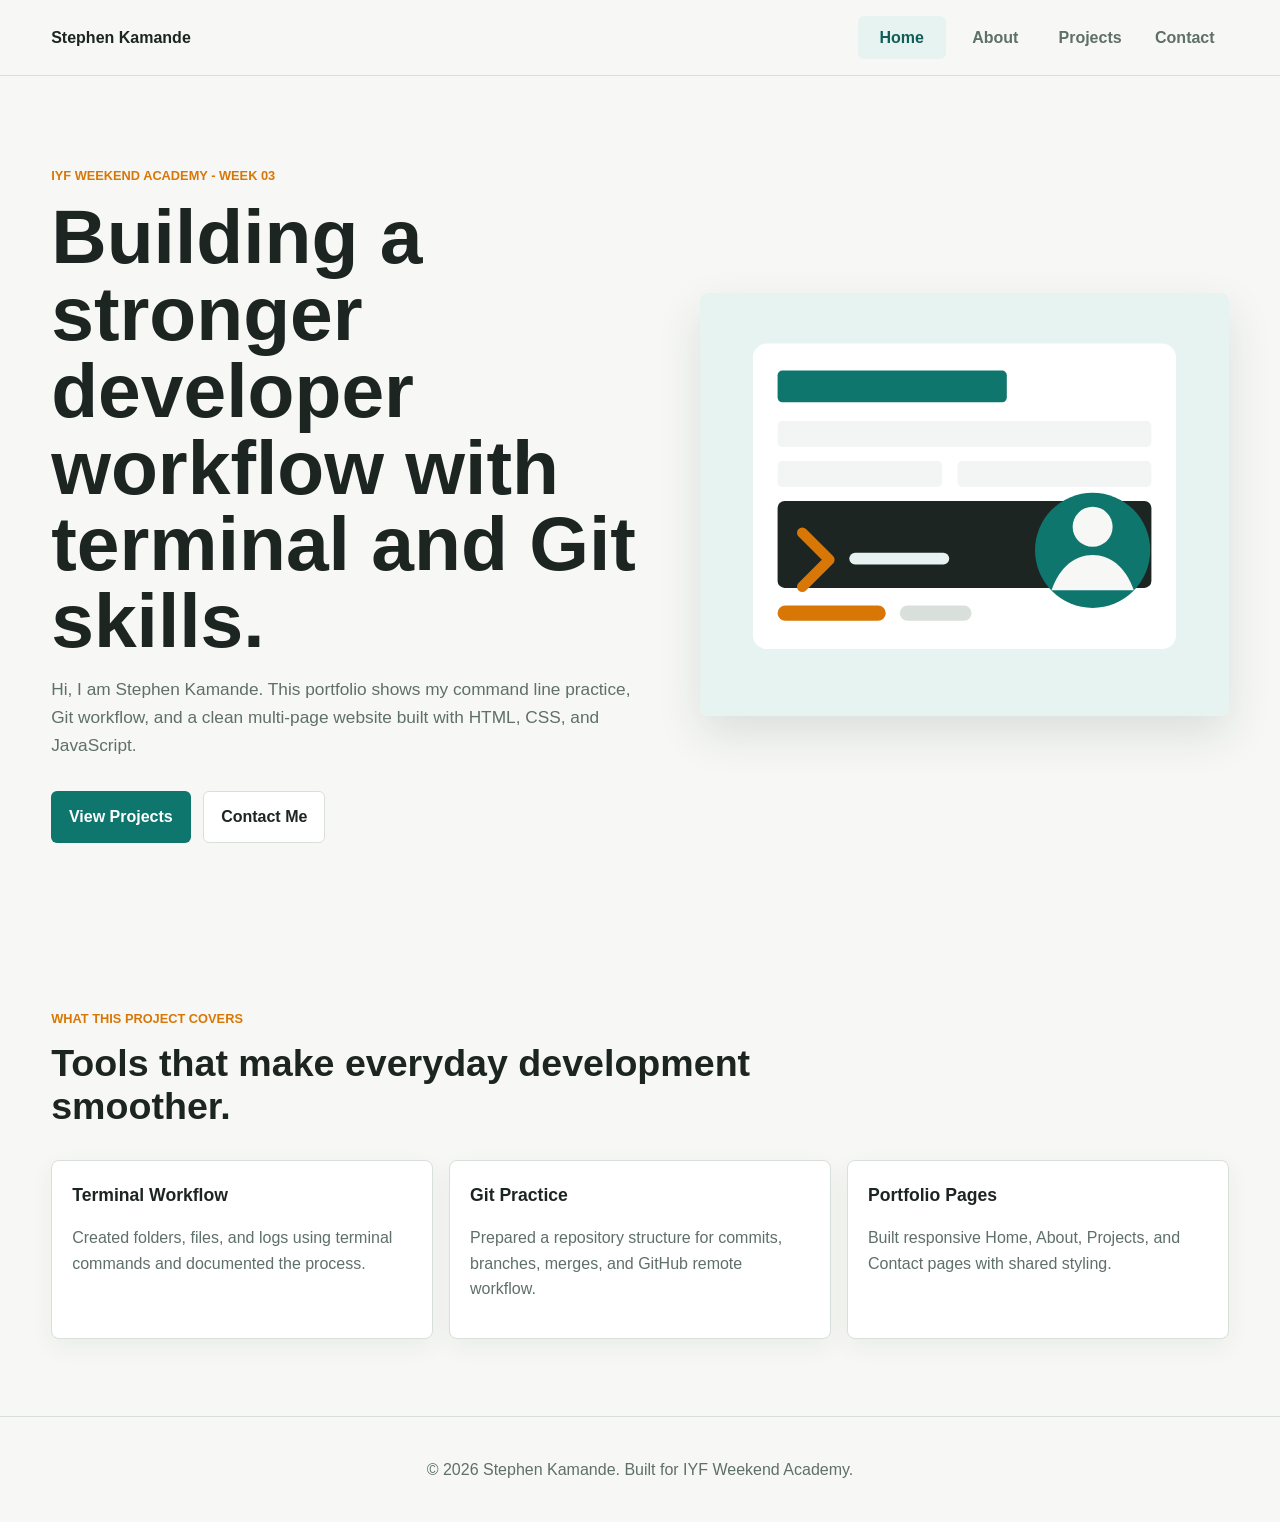
==== index.html @ 96393129 "feat: add portfolio website" ====
<!DOCTYPE html>
<html lang="en">
<head>
  <meta charset="UTF-8">
  <meta name="viewport" content="width=device-width, initial-scale=1.0">
  <meta name="description" content="Stephen Kamande's Week 03 portfolio project for IYF Weekend Academy.">
  <title>Stephen Kamande | Portfolio</title>
  <link rel="stylesheet" href="css/styles.css">
</head>
<body>
  <header class="site-header">
    <a class="brand" href="index.html">Stephen Kamande</a>
    <button class="nav-toggle" type="button" aria-expanded="false" aria-controls="site-nav">
      <span class="sr-only">Menu</span>
      <span></span>
      <span></span>
      <span></span>
    </button>
    <nav id="site-nav" class="site-nav" aria-label="Main navigation">
      <a href="index.html" aria-current="page">Home</a>
      <a href="about.html">About</a>
      <a href="projects.html">Projects</a>
      <a href="contact.html">Contact</a>
    </nav>
  </header>

  <main>
    <section class="hero">
      <div class="hero-copy">
        <p class="eyebrow">IYF Weekend Academy - Week 03</p>
        <h1>Building a stronger developer workflow with terminal and Git skills.</h1>
        <p>Hi, I am Stephen Kamande. This portfolio shows my command line practice, Git workflow, and a clean multi-page website built with HTML, CSS, and JavaScript.</p>
        <div class="hero-actions">
          <a class="button primary" href="projects.html">View Projects</a>
          <a class="button secondary" href="contact.html">Contact Me</a>
        </div>
      </div>
      <div class="hero-visual" aria-hidden="true">
        <img src="images/portrait.svg" alt="">
      </div>
    </section>

    <section class="section">
      <div class="section-heading">
        <p class="eyebrow">What this project covers</p>
        <h2>Tools that make everyday development smoother.</h2>
      </div>
      <div class="feature-grid">
        <article class="feature-card">
          <h3>Terminal Workflow</h3>
          <p>Created folders, files, and logs using terminal commands and documented the process.</p>
        </article>
        <article class="feature-card">
          <h3>Git Practice</h3>
          <p>Prepared a repository structure for commits, branches, merges, and GitHub remote workflow.</p>
        </article>
        <article class="feature-card">
          <h3>Portfolio Pages</h3>
          <p>Built responsive Home, About, Projects, and Contact pages with shared styling.</p>
        </article>
      </div>
    </section>
  </main>

  <footer class="site-footer">
    <p>&copy; 2026 Stephen Kamande. Built for IYF Weekend Academy.</p>
  </footer>

  <script src="js/main.js"></script>
</body>
</html>
---- css/styles.css ----
:root {
  --bg: #f7f8f5;
  --surface: #ffffff;
  --text: #1d2523;
  --muted: #5f6f69;
  --line: #d9e0dc;
  --primary: #0f766e;
  --primary-dark: #115e59;
  --accent: #d97706;
  --soft: #e7f3f1;
  --shadow: 0 18px 45px rgba(24, 43, 38, 0.12);
}

* {
  box-sizing: border-box;
}

html {
  scroll-behavior: smooth;
}

body {
  margin: 0;
  background: var(--bg);
  color: var(--text);
  font-family: Arial, Helvetica, sans-serif;
  line-height: 1.6;
}

img {
  display: block;
  max-width: 100%;
}

a {
  color: inherit;
}

.sr-only {
  position: absolute;
  width: 1px;
  height: 1px;
  padding: 0;
  overflow: hidden;
  clip: rect(0, 0, 0, 0);
  white-space: nowrap;
  border: 0;
}

.site-header {
  position: sticky;
  top: 0;
  z-index: 10;
  display: flex;
  align-items: center;
  justify-content: space-between;
  gap: 1rem;
  padding: 1rem clamp(1rem, 4vw, 4rem);
  background: rgba(247, 248, 245, 0.94);
  border-bottom: 1px solid var(--line);
  backdrop-filter: blur(16px);
}

.brand {
  font-weight: 800;
  text-decoration: none;
}

.site-nav {
  display: flex;
  align-items: center;
  gap: 0.35rem;
}

.site-nav a {
  min-width: 5.5rem;
  padding: 0.55rem 0.85rem;
  border-radius: 6px;
  color: var(--muted);
  text-align: center;
  text-decoration: none;
  font-weight: 700;
}

.site-nav a:hover,
.site-nav a:focus-visible,
.site-nav a[aria-current="page"] {
  background: var(--soft);
  color: var(--primary-dark);
  outline: none;
}

.nav-toggle {
  display: none;
  width: 2.75rem;
  height: 2.75rem;
  border: 1px solid var(--line);
  border-radius: 6px;
  background: var(--surface);
  cursor: pointer;
}

.nav-toggle span:not(.sr-only) {
  display: block;
  width: 1.3rem;
  height: 2px;
  margin: 0.25rem auto;
  background: var(--text);
}

.hero {
  display: grid;
  grid-template-columns: minmax(0, 1.05fr) minmax(18rem, 0.95fr);
  align-items: center;
  gap: clamp(2rem, 5vw, 5rem);
  min-height: calc(100vh - 5rem);
  padding: clamp(3rem, 7vw, 6rem) clamp(1rem, 4vw, 4rem);
}

.hero-copy {
  max-width: 46rem;
}

.eyebrow {
  margin: 0 0 0.75rem;
  color: var(--accent);
  font-size: 0.8rem;
  font-weight: 800;
  text-transform: uppercase;
}

h1,
h2,
h3,
p {
  overflow-wrap: anywhere;
}

h1 {
  margin: 0;
  font-size: clamp(2.35rem, 7vw, 4.8rem);
  line-height: 1;
}

h2 {
  margin: 0 0 0.85rem;
  font-size: clamp(1.6rem, 3vw, 2.35rem);
  line-height: 1.15;
}

h3 {
  margin: 0 0 0.6rem;
  font-size: 1.1rem;
}

.hero p:not(.eyebrow),
.page-header p,
.section-heading p:not(.eyebrow) {
  color: var(--muted);
  font-size: 1.08rem;
}

.hero-actions {
  display: flex;
  flex-wrap: wrap;
  gap: 0.8rem;
  margin-top: 2rem;
}

.button {
  display: inline-flex;
  align-items: center;
  justify-content: center;
  min-height: 2.8rem;
  padding: 0.75rem 1.05rem;
  border: 1px solid transparent;
  border-radius: 6px;
  font-weight: 800;
  text-decoration: none;
  cursor: pointer;
}

.button.primary {
  background: var(--primary);
  color: #ffffff;
}

.button.primary:hover,
.button.primary:focus-visible {
  background: var(--primary-dark);
}

.button.secondary {
  background: var(--surface);
  border-color: var(--line);
  color: var(--text);
}

.hero-visual {
  min-width: 0;
}

.hero-visual img {
  width: min(100%, 34rem);
  margin-inline: auto;
  border-radius: 8px;
  box-shadow: var(--shadow);
}

.section,
.page {
  padding: clamp(2.5rem, 6vw, 5rem) clamp(1rem, 4vw, 4rem);
}

.section-heading,
.page-header {
  max-width: 48rem;
  margin-bottom: 2rem;
}

.feature-grid,
.project-grid {
  display: grid;
  grid-template-columns: repeat(3, minmax(0, 1fr));
  gap: 1rem;
}

.feature-card,
.project-card,
.panel,
.contact-form {
  background: var(--surface);
  border: 1px solid var(--line);
  border-radius: 8px;
  box-shadow: 0 8px 24px rgba(24, 43, 38, 0.06);
}

.feature-card,
.project-card,
.panel {
  padding: 1.25rem;
}

.feature-card p,
.project-card p,
.panel p,
.check-list {
  color: var(--muted);
}

.project-card span {
  display: inline-block;
  margin-top: 0.5rem;
  color: var(--primary-dark);
  font-weight: 800;
}

.two-column,
.contact-layout {
  display: grid;
  grid-template-columns: minmax(0, 1fr) minmax(18rem, 0.8fr);
  gap: 1.5rem;
  align-items: start;
}

.check-list {
  margin: 0;
  padding-left: 1.2rem;
}

.contact-form {
  display: grid;
  gap: 0.7rem;
  padding: 1.25rem;
}

.contact-form label {
  font-weight: 800;
}

.contact-form input,
.contact-form textarea {
  width: 100%;
  border: 1px solid var(--line);
  border-radius: 6px;
  padding: 0.75rem;
  color: var(--text);
  font: inherit;
}

.contact-form input:focus,
.contact-form textarea:focus {
  border-color: var(--primary);
  outline: 3px solid rgba(15, 118, 110, 0.16);
}

.contact-details p {
  margin: 0.45rem 0;
}

.site-footer {
  padding: 1.5rem clamp(1rem, 4vw, 4rem);
  border-top: 1px solid var(--line);
  color: var(--muted);
  text-align: center;
}

@media (max-width: 760px) {
  .site-header {
    align-items: flex-start;
  }

  .nav-toggle {
    display: inline-block;
  }

  .site-nav {
    position: absolute;
    top: 4.65rem;
    left: 1rem;
    right: 1rem;
    display: none;
    flex-direction: column;
    align-items: stretch;
    padding: 0.75rem;
    background: var(--surface);
    border: 1px solid var(--line);
    border-radius: 8px;
    box-shadow: var(--shadow);
  }

  .site-nav.is-open {
    display: flex;
  }

  .site-nav a {
    min-width: 0;
    text-align: left;
  }

  .hero,
  .two-column,
  .contact-layout {
    grid-template-columns: 1fr;
  }

  .hero {
    min-height: auto;
  }

  .feature-grid,
  .project-grid {
    grid-template-columns: 1fr;
  }
}
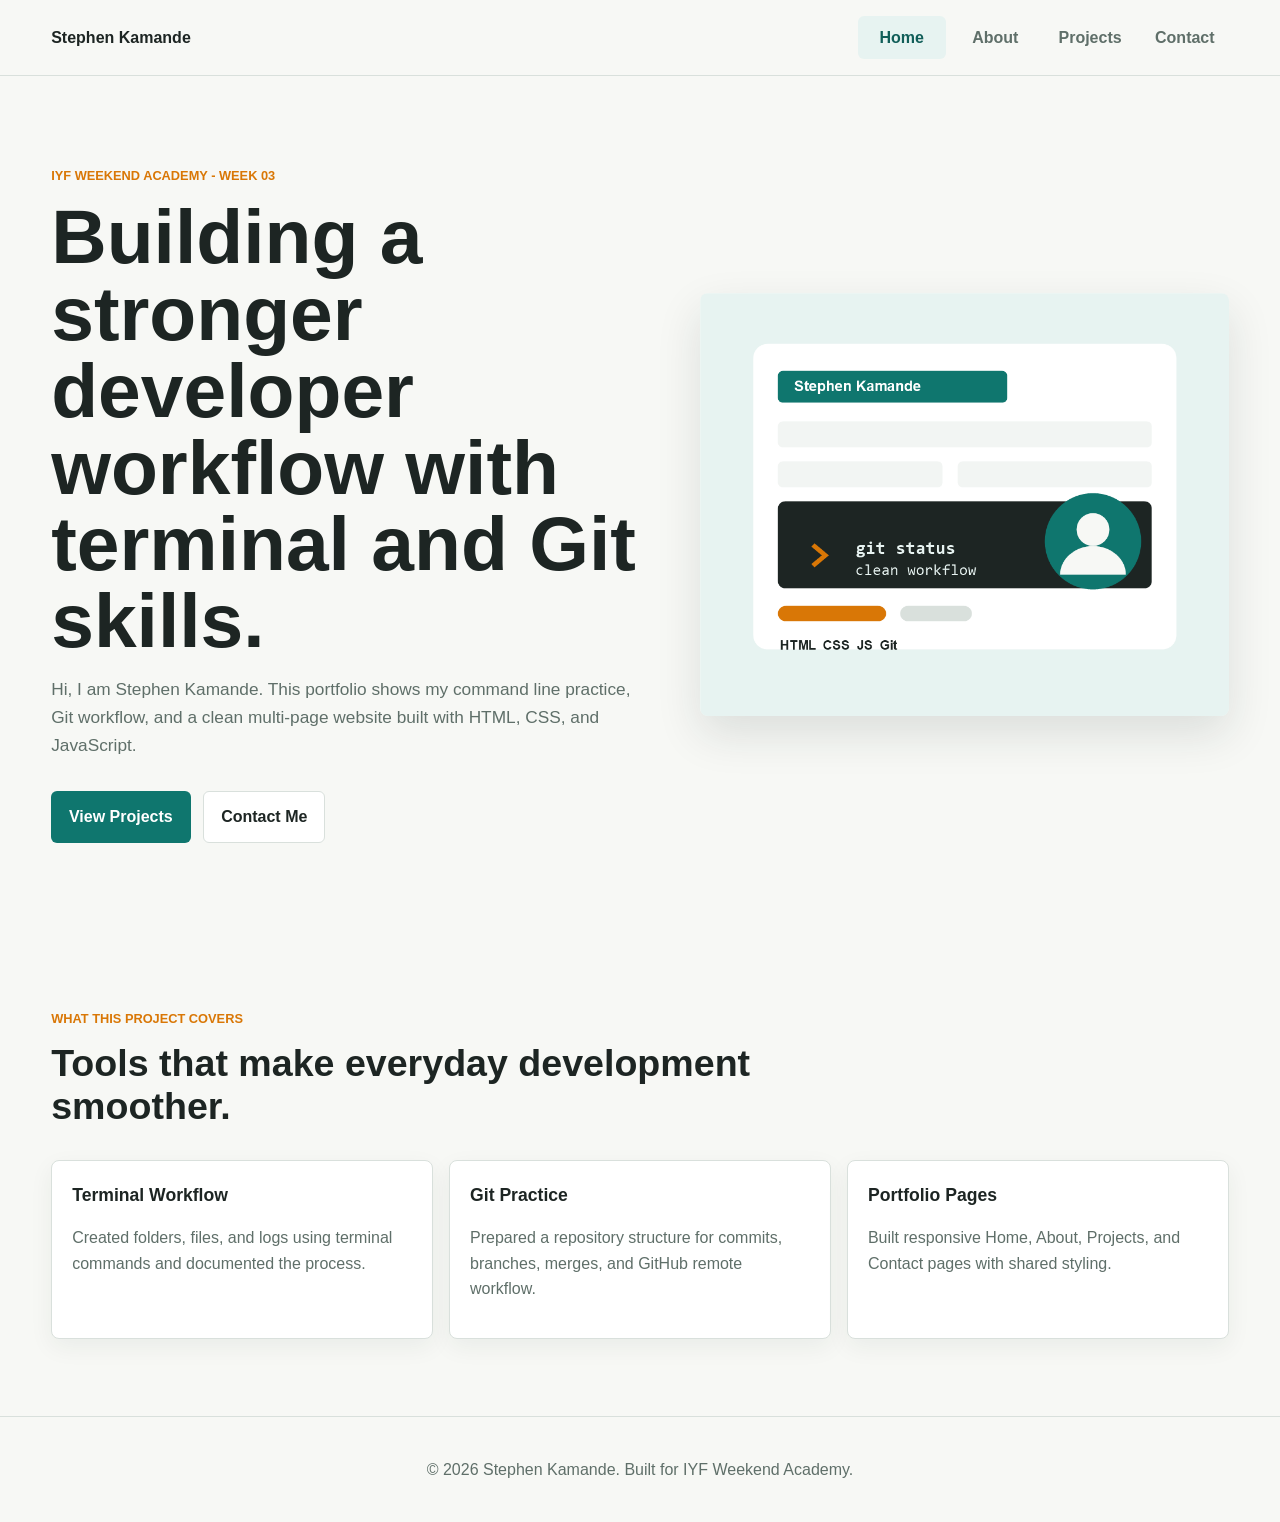
==== commit 27e81dc1: "Update portrait to PNG" ====
--- a/index.html
+++ b/index.html
@@ -36,7 +36,7 @@
         </div>
       </div>
       <div class="hero-visual" aria-hidden="true">
-        <img src="images/portrait.svg" alt="">
+        <img src="images/portrait.png" alt="Portrait of Stephen Kamande">
       </div>
     </section>
 
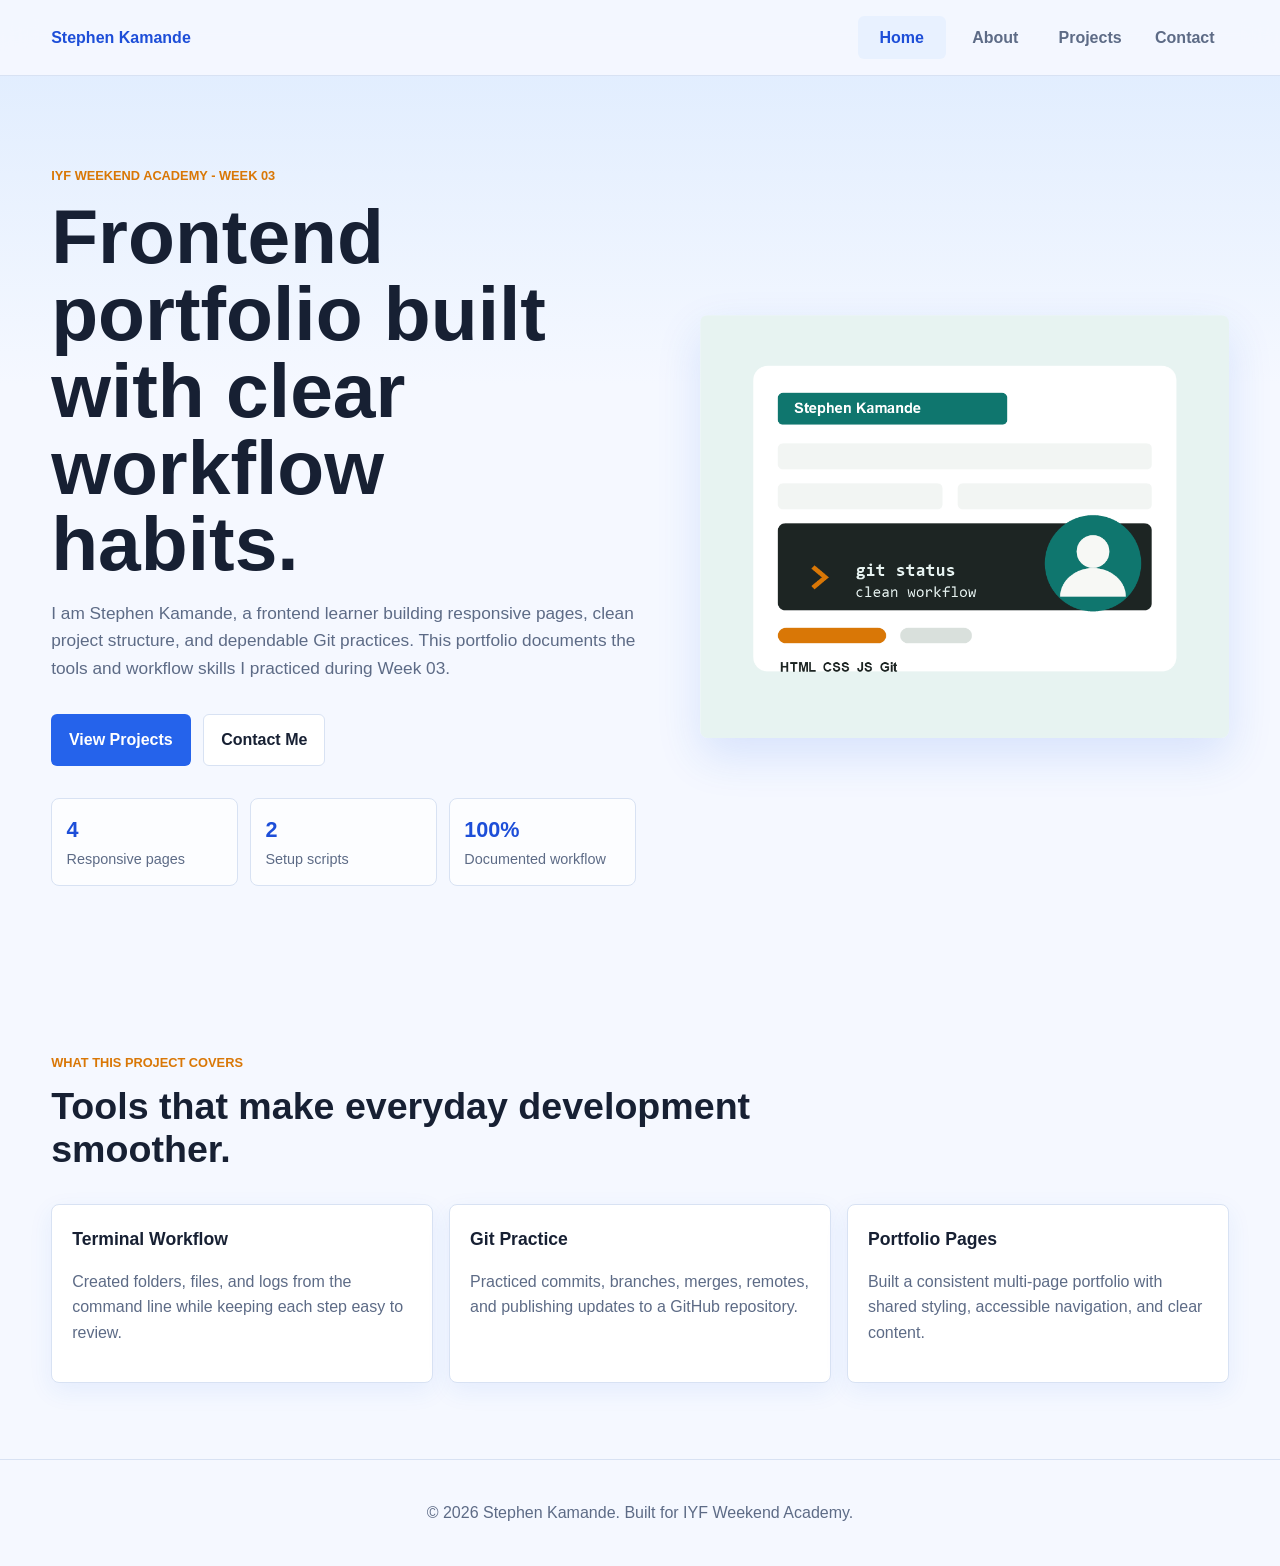
==== commit 09ba2fe5: "Polish portfolio presentation" ====
--- a/index.html
+++ b/index.html
@@ -28,14 +28,28 @@
     <section class="hero">
       <div class="hero-copy">
         <p class="eyebrow">IYF Weekend Academy - Week 03</p>
-        <h1>Building a stronger developer workflow with terminal and Git skills.</h1>
-        <p>Hi, I am Stephen Kamande. This portfolio shows my command line practice, Git workflow, and a clean multi-page website built with HTML, CSS, and JavaScript.</p>
+        <h1>Frontend portfolio built with clear workflow habits.</h1>
+        <p>I am Stephen Kamande, a frontend learner building responsive pages, clean project structure, and dependable Git practices. This portfolio documents the tools and workflow skills I practiced during Week 03.</p>
         <div class="hero-actions">
           <a class="button primary" href="projects.html">View Projects</a>
           <a class="button secondary" href="contact.html">Contact Me</a>
         </div>
+        <dl class="hero-stats" aria-label="Project highlights">
+          <div>
+            <dt>4</dt>
+            <dd>Responsive pages</dd>
+          </div>
+          <div>
+            <dt>2</dt>
+            <dd>Setup scripts</dd>
+          </div>
+          <div>
+            <dt>100%</dt>
+            <dd>Documented workflow</dd>
+          </div>
+        </dl>
       </div>
-      <div class="hero-visual" aria-hidden="true">
+      <div class="hero-visual">
         <img src="images/portrait.png" alt="Portrait of Stephen Kamande">
       </div>
     </section>
@@ -48,15 +62,15 @@
       <div class="feature-grid">
         <article class="feature-card">
           <h3>Terminal Workflow</h3>
-          <p>Created folders, files, and logs using terminal commands and documented the process.</p>
+          <p>Created folders, files, and logs from the command line while keeping each step easy to review.</p>
         </article>
         <article class="feature-card">
           <h3>Git Practice</h3>
-          <p>Prepared a repository structure for commits, branches, merges, and GitHub remote workflow.</p>
+          <p>Practiced commits, branches, merges, remotes, and publishing updates to a GitHub repository.</p>
         </article>
         <article class="feature-card">
           <h3>Portfolio Pages</h3>
-          <p>Built responsive Home, About, Projects, and Contact pages with shared styling.</p>
+          <p>Built a consistent multi-page portfolio with shared styling, accessible navigation, and clear content.</p>
         </article>
       </div>
     </section>
--- a/css/styles.css
+++ b/css/styles.css
@@ -1,14 +1,14 @@
 :root {
-  --bg: #f7f8f5;
+  --bg: #f5f8ff;
   --surface: #ffffff;
-  --text: #1d2523;
-  --muted: #5f6f69;
-  --line: #d9e0dc;
-  --primary: #0f766e;
-  --primary-dark: #115e59;
+  --text: #172033;
+  --muted: #5d6b86;
+  --line: #d8e2f3;
+  --primary: #2563eb;
+  --primary-dark: #1d4ed8;
   --accent: #d97706;
-  --soft: #e7f3f1;
-  --shadow: 0 18px 45px rgba(24, 43, 38, 0.12);
+  --soft: #e8f1ff;
+  --shadow: 0 18px 45px rgba(37, 99, 235, 0.14);
 }
 
 * {
@@ -21,7 +21,9 @@
 
 body {
   margin: 0;
-  background: var(--bg);
+  background:
+    linear-gradient(180deg, rgba(219, 234, 254, 0.92) 0, rgba(245, 248, 255, 0) 24rem),
+    var(--bg);
   color: var(--text);
   font-family: Arial, Helvetica, sans-serif;
   line-height: 1.6;
@@ -56,7 +58,7 @@
   justify-content: space-between;
   gap: 1rem;
   padding: 1rem clamp(1rem, 4vw, 4rem);
-  background: rgba(247, 248, 245, 0.94);
+  background: rgba(245, 248, 255, 0.94);
   border-bottom: 1px solid var(--line);
   backdrop-filter: blur(16px);
 }
@@ -64,6 +66,7 @@
 .brand {
   font-weight: 800;
   text-decoration: none;
+  color: var(--primary-dark);
 }
 
 .site-nav {
@@ -178,6 +181,7 @@
   font-weight: 800;
   text-decoration: none;
   cursor: pointer;
+  transition: background 160ms ease, border-color 160ms ease, color 160ms ease, transform 160ms ease;
 }
 
 .button.primary {
@@ -188,12 +192,20 @@
 .button.primary:hover,
 .button.primary:focus-visible {
   background: var(--primary-dark);
+  transform: translateY(-1px);
 }
 
 .button.secondary {
   background: var(--surface);
   border-color: var(--line);
   color: var(--text);
+}
+
+.button.secondary:hover,
+.button.secondary:focus-visible {
+  border-color: var(--primary);
+  color: var(--primary-dark);
+  transform: translateY(-1px);
 }
 
 .hero-visual {
@@ -205,6 +217,32 @@
   margin-inline: auto;
   border-radius: 8px;
   box-shadow: var(--shadow);
+}
+
+.hero-stats {
+  display: grid;
+  grid-template-columns: repeat(3, minmax(0, 1fr));
+  gap: 0.75rem;
+  margin: 2rem 0 0;
+}
+
+.hero-stats div {
+  padding: 0.9rem;
+  background: rgba(255, 255, 255, 0.76);
+  border: 1px solid var(--line);
+  border-radius: 8px;
+}
+
+.hero-stats dt {
+  color: var(--primary-dark);
+  font-size: 1.35rem;
+  font-weight: 800;
+}
+
+.hero-stats dd {
+  margin: 0;
+  color: var(--muted);
+  font-size: 0.9rem;
 }
 
 .section,
@@ -232,13 +270,25 @@
   background: var(--surface);
   border: 1px solid var(--line);
   border-radius: 8px;
-  box-shadow: 0 8px 24px rgba(24, 43, 38, 0.06);
+  box-shadow: 0 8px 24px rgba(37, 99, 235, 0.08);
 }
 
 .feature-card,
 .project-card,
 .panel {
   padding: 1.25rem;
+}
+
+.feature-card,
+.project-card {
+  transition: transform 160ms ease, border-color 160ms ease, box-shadow 160ms ease;
+}
+
+.feature-card:hover,
+.project-card:hover {
+  border-color: #9ec5fe;
+  box-shadow: 0 14px 34px rgba(37, 99, 235, 0.14);
+  transform: translateY(-2px);
 }
 
 .feature-card p,
@@ -291,11 +341,22 @@
 .contact-form input:focus,
 .contact-form textarea:focus {
   border-color: var(--primary);
-  outline: 3px solid rgba(15, 118, 110, 0.16);
+  outline: 3px solid rgba(37, 99, 235, 0.16);
 }
 
 .contact-details p {
   margin: 0.45rem 0;
+}
+
+.contact-details a {
+  color: var(--primary-dark);
+  font-weight: 800;
+  text-decoration: none;
+}
+
+.contact-details a:hover,
+.contact-details a:focus-visible {
+  text-decoration: underline;
 }
 
 .site-footer {
@@ -352,4 +413,8 @@
   .project-grid {
     grid-template-columns: 1fr;
   }
-}
+
+  .hero-stats {
+    grid-template-columns: 1fr;
+  }
+}
